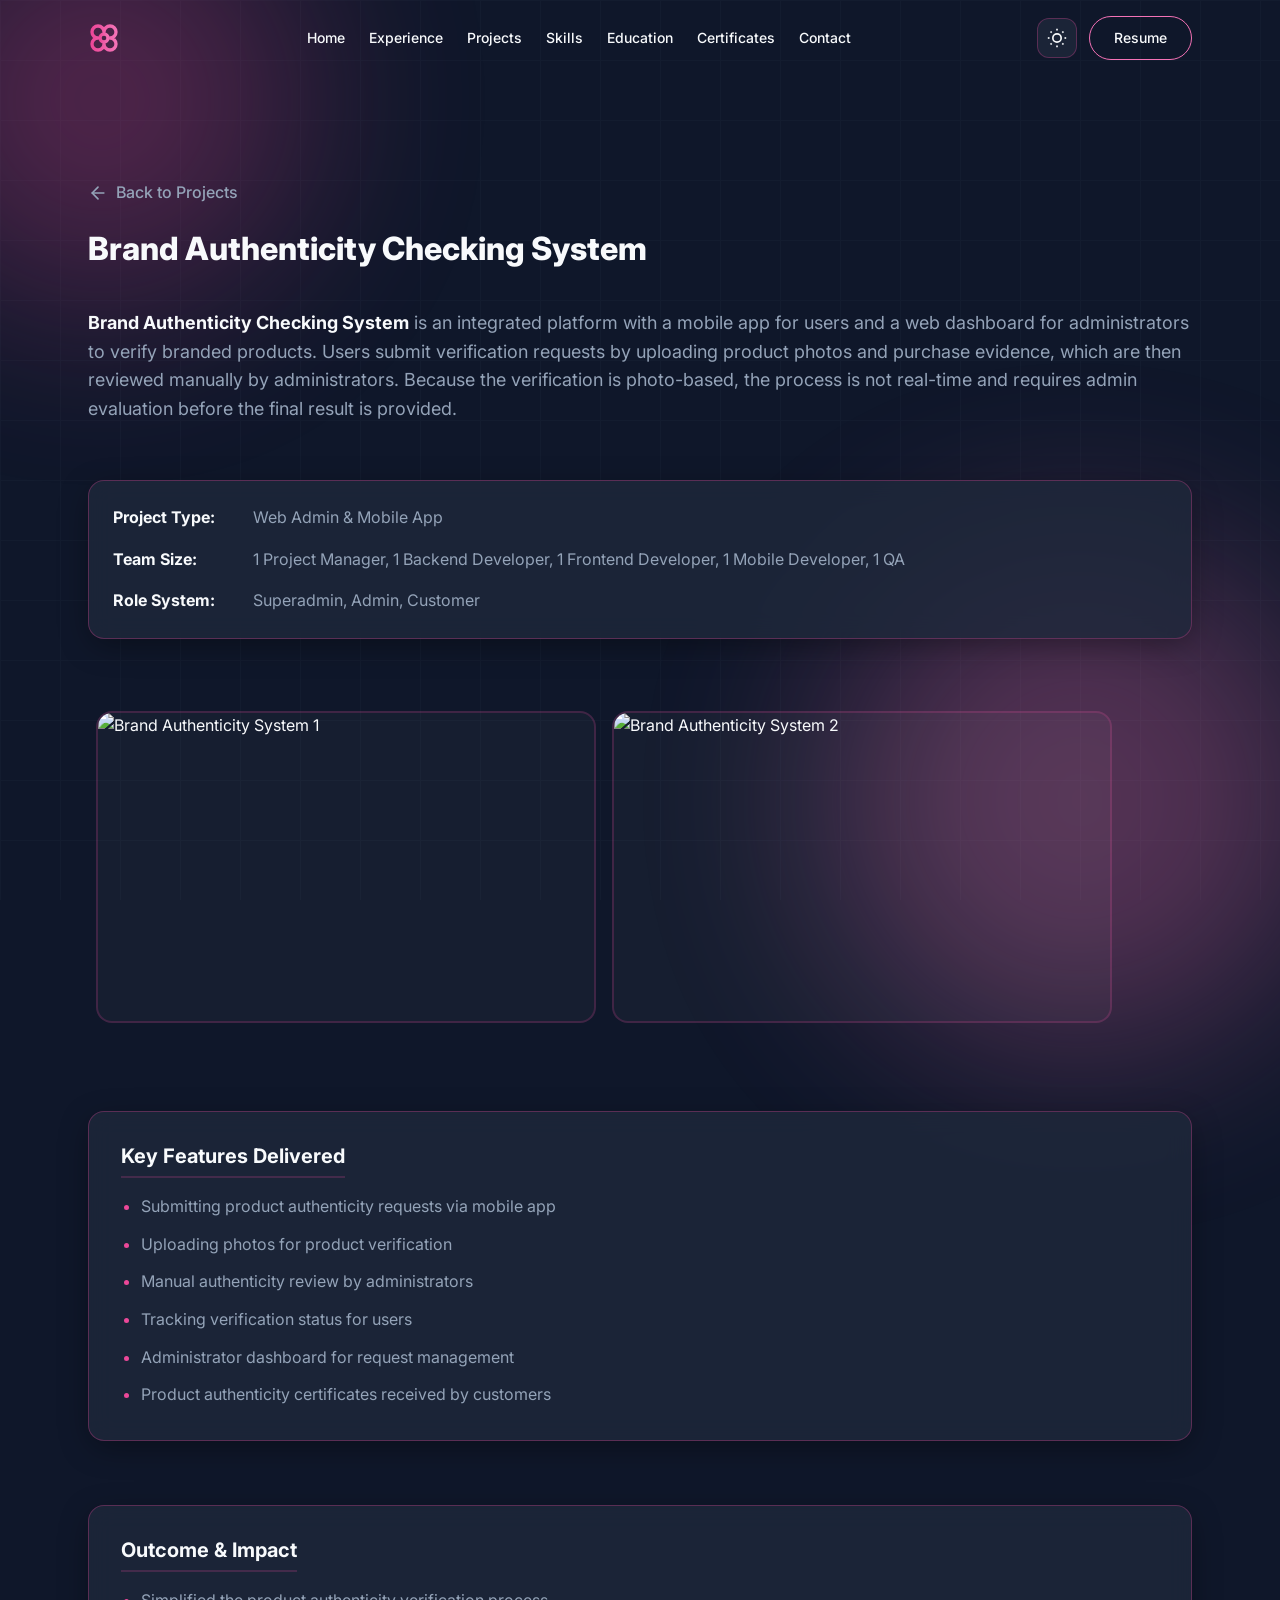
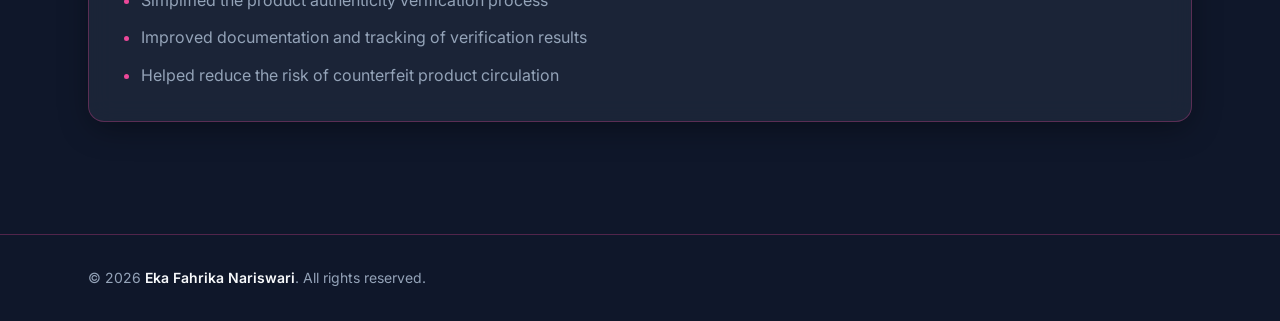
==== project-brand-authenticity.html @ 23e4e8f2 "update project" ====
<!DOCTYPE html>
<html lang="en">

<head>
    <meta charset="UTF-8">
    <meta name="viewport" content="width=device-width, initial-scale=1.0">
    <title>Brand Authenticity Checking System - Portfolio</title>
    <meta name="description" content="Project Case Study: Brand Authenticity Checking System">

    <script>
        (function () {
            const savedTheme = localStorage.getItem('theme') || 'dark';
            if (savedTheme === 'dark') {
                document.documentElement.setAttribute('data-theme', 'dark');
            }
        })();
    </script>

    <link
        href="https://fonts.googleapis.com/css2?family=Inter:wght@400;500;600;700;800&family=Fira+Code:wght@400;500;600&display=swap"
        rel="stylesheet">
    <link rel="stylesheet" href="style.css">
    <style>
        .back-nav {
            padding-top: 100px;
            padding-bottom: 20px;
        }

        .back-link {
            display: inline-flex;
            align-items: center;
            gap: 8px;
            color: var(--text-muted);
            text-decoration: none;
            font-weight: 500;
            transition: color 0.3s;
        }

        .back-link:hover {
            color: var(--primary);
        }
    </style>
</head>

<body>

    <!-- Background Elements -->
    <div class="bg-pattern"></div>
    <div class="orb orb-1"></div>
    <div class="orb orb-2"></div>

    <!-- Navbar -->
    <nav class="navbar scrolled" id="navbar">
        <div class="container">
            <a href="index.html#home" class="nav-logo" aria-label="Home" style="display: flex; align-items: center;">
                <svg width="32" height="32" viewBox="0 0 24 24" fill="none" stroke="url(#pink-gradient)"
                    stroke-width="2.5" stroke-linecap="round" stroke-linejoin="round"
                    style="transition: transform 0.3s; transform-origin: center;"
                    onmouseover="this.style.transform='rotate(45deg) scale(1.1)'"
                    onmouseout="this.style.transform='rotate(0deg) scale(1)'">
                    <defs>
                        <linearGradient id="pink-gradient" x1="0%" y1="0%" x2="100%" y2="0%">
                            <stop offset="0%" stop-color="#ec4899" />
                            <stop offset="100%" stop-color="#f472b6" />
                        </linearGradient>
                    </defs>
                    <circle cx="12" cy="12" r="3" />
                    <path
                        d="M12 16.5A4.5 4.5 0 1 1 7.5 12 4.5 4.5 0 1 1 12 7.5a4.5 4.5 0 1 1 4.5 4.5 4.5 4.5 0 1 1-4.5 4.5" />
                </svg>
            </a>

            <ul class="nav-links">
                <li><a href="index.html#home">Home</a></li>
                <li><a href="index.html#experience">Experience</a></li>
                <li><a href="index.html#projects">Projects</a></li>
                <li><a href="index.html#skills">Skills</a></li>
                <li><a href="index.html#education">Education</a></li>
                <li><a href="index.html#certificates">Certificates</a></li>
                <li><a href="index.html#contact">Contact</a></li>
            </ul>

            <div class="nav-actions">
                <a href="https://drive.google.com/file/d/1o10Nbf_fr8JbyDMCIqY7S_isi_jAns8o/view?usp=sharing"
                    target="_blank" class="btn-outline">Resume</a>
            </div>

            <button class="mobile-toggle" id="mobile-toggle" aria-label="Toggle Menu">
                <span></span><span></span><span></span>
            </button>

            <!-- Mobile Menu -->
            <div class="nav-menu-mobile" id="mobile-menu">
                <a href="index.html#home">Home</a>
                <a href="index.html#experience">Experience</a>
                <a href="index.html#projects">Projects</a>
                <a href="index.html#skills">Skills</a>
                <a href="index.html#education">Education</a>
                <a href="index.html#certificates">Certificates</a>
                <a href="index.html#contact">Contact</a>
                <a href="https://drive.google.com/file/d/1o10Nbf_fr8JbyDMCIqY7S_isi_jAns8o/view?usp=sharing"
                    target="_blank" class="btn-outline" style="text-align: center; justify-content: center;">Resume</a>
            </div>
        </div>
    </nav>

    <!-- Case Study Section -->
    <section>
        <div class="container back-nav">
            <a href="index.html?tab=pm#projects" class="back-link">
                <svg width="20" height="20" viewBox="0 0 24 24" fill="none" stroke="currentColor" stroke-width="2"
                    stroke-linecap="round" stroke-linejoin="round">
                    <line x1="19" y1="12" x2="5" y2="12"></line>
                    <polyline points="12 19 5 12 12 5"></polyline>
                </svg>
                Back to Projects
            </a>
        </div>

        <div class="container reveal">
            <div class="project-case-study">
                <div class="case-header">
                    <h3 class="case-title">Brand Authenticity Checking System</h3>
                </div>

                <p class="case-desc">
                    <strong>Brand Authenticity Checking System</strong> is an integrated platform with a mobile app for users 
                    and a web dashboard for administrators to verify branded products.
                    Users submit verification requests by uploading product photos and purchase evidence, 
                    which are then reviewed manually by administrators. 
                    Because the verification is photo-based, the process is not real-time and requires 
                    admin evaluation before the final result is provided.
                </p>

                <!-- Details -->
                <div class="glass case-card details-card" style="padding: 24px; margin-bottom: 32px;">
                    <div style="display: flex; align-items: baseline; margin-bottom: 16px;">
                        <span style="font-weight: 700; color: var(--text-main); width: 140px; flex-shrink: 0;">Project
                            Type:</span>
                        <span style="color: var(--text-muted);">Web Admin & Mobile App</span>
                    </div>
                    <div style="display: flex; align-items: baseline; margin-bottom: 16px;">
                        <span style="font-weight: 700; color: var(--text-main); width: 140px; flex-shrink: 0;">Team
                            Size:</span>
                        <span style="color: var(--text-muted); line-height: 1.5;">1 Project Manager, 1 Backend
                            Developer, 1 Frontend Developer, 1 Mobile Developer, 1 QA</span>
                    </div>
                    <div style="display: flex; align-items: baseline;">
                        <span style="font-weight: 700; color: var(--text-main); width: 140px; flex-shrink: 0;">Role
                            System:</span>
                        <span style="color: var(--text-muted);">Superadmin, Admin, Customer</span>
                    </div>
                </div>

                <!-- Project Slider -->
                <div class="case-slider-container reveal">
                    <div class="case-slider">
                        <div class="slider-item">
                            <img src="https://images.unsplash.com/photo-1563013544-824ae1b704d3?auto=format&fit=crop&q=80&w=600&h=300"
                                alt="Brand Authenticity System 1">
                        </div>
                        <div class="slider-item">
                            <img src="https://images.unsplash.com/photo-1441986300917-64674bd600d8?auto=format&fit=crop&q=80&w=600&h=300"
                                alt="Brand Authenticity System 2">
                        </div>
                    </div>
                </div>

                <!-- Key Features Delivered -->
                <div class="glass case-card list-card" style="margin-bottom: 32px;">
                    <h4>Key Features Delivered</h4>
                    <ul>
                        <li>Submitting product authenticity requests via mobile app</li>
                        <li>Uploading photos for product verification</li>
                        <li>Manual authenticity review by administrators</li>
                        <li>Tracking verification status for users</li>
                        <li>Administrator dashboard for request management</li>
                        <li>Product authenticity certificates received by customers</li>
                    </ul>
                </div>

                <!-- Outcome & Impact -->
                <div class="glass case-card list-card" style="margin-bottom: 32px;">
                    <h4>Outcome & Impact</h4>
                    <ul>
                        <li>Simplified the product authenticity verification process</li>
                        <li>Improved documentation and tracking of verification results</li>
                        <li>Helped reduce the risk of counterfeit product circulation</li>
                    </ul>
                </div>
            </div>
        </div>
    </section>

    <!-- Footer -->
    <footer>
        <div class="container">
            <p>&copy; <span id="year"></span> <strong>Eka Fahrika Nariswari</strong>. All rights reserved.</p>
        </div>
    </footer>

    <script src="script.js"></script>
</body>

</html>
---- style.css ----
* {
    box-sizing: border-box;
    margin: 0;
    padding: 0;
}

html,
body {
    overflow-x: hidden;
    width: 100%;
}

:root {
    --font-sans: 'Inter', -apple-system, BlinkMacSystemFont, 'Segoe UI', Roboto, 'Helvetica Neue', Arial, sans-serif;
    --font-mono: 'Fira Code', ui-monospace, SFMono-Regular, Menlo, Monaco, Consolas, monospace;

    /* Light Theme (Default) */
    --bg-color: #fdfdfd;
    --bg-alt: #ffffff;
    --text-main: #111827;
    --text-muted: #6b7280;
    --primary: #ec4899;
    --primary-light: #f472b6;
    --primary-dark: #be185d;
    --accent: #fbcfe8;
    --glass-bg: rgba(255, 255, 255, 0.8);
    --glass-border: rgba(236, 72, 153, 0.15);
    --glass-shadow: 0 8px 32px -4px rgba(236, 72, 153, 0.05);
    --card-bg: rgba(255, 255, 255, 0.4);
    --nav-bg: rgba(255, 255, 255, 0.7);
    --anim-speed: 0.4s;
}

[data-theme='dark'] {
    --bg-color: #0f172a;
    --bg-alt: #1e293b;
    --text-main: #f8fafc;
    --text-muted: #94a3b8;
    --accent: #334155;
    --glass-bg: rgba(30, 41, 59, 0.8);
    --glass-border: rgba(236, 72, 153, 0.3);
    --glass-shadow: 0 8px 32px -4px rgba(0, 0, 0, 0.4);
    --card-bg: rgba(30, 41, 59, 0.4);
    --nav-bg: rgba(15, 23, 42, 0.9);
}

/* Theme Toggle Button Style */
.theme-toggle-btn {
    background: var(--glass-bg);
    border: 1px solid var(--glass-border);
    color: var(--text-main);
    width: 40px;
    height: 40px;
    border-radius: 12px;
    cursor: pointer;
    display: flex;
    align-items: center;
    justify-content: center;
    transition: all 0.3s ease;
}

.theme-toggle-btn:hover {
    background: var(--primary);
    color: white;
    transform: translateY(-2px);
    border-color: var(--primary);
}

.theme-toggle-btn svg {
    width: 20px;
    height: 20px;
}

[data-theme='dark'] .sun-icon {
    display: block;
}

[data-theme='dark'] .moon-icon {
    display: none;
}

.sun-icon {
    display: none;
}

.moon-icon {
    display: block;
}

html {
    scroll-behavior: smooth;
}

body {
    margin: 0;
    font-family: var(--font-sans);
    background-color: var(--bg-color);
    color: var(--text-main);
    line-height: 1.6;
    overflow-x: hidden;
}

/* Background Patterns & Orbs */
.bg-pattern {
    position: fixed;
    inset: 0;
    z-index: -2;
    background-image: linear-gradient(var(--accent) 1px, transparent 1px), linear-gradient(90deg, var(--accent) 1px, transparent 1px);
    background-size: 60px 60px;
    opacity: 0.15;
    pointer-events: none;
}

.orb {
    position: fixed;
    border-radius: 50%;
    filter: blur(100px);
    z-index: -1;
    opacity: 0.3;
    pointer-events: none;
}

.orb-1 {
    top: -100px;
    left: -100px;
    width: 400px;
    height: 400px;
    background-color: var(--primary);
}

.orb-2 {
    bottom: -150px;
    right: -50px;
    width: 500px;
    height: 500px;
    background-color: var(--primary-light);
}

/* Typography elements */
h1,
h2,
h3,
h4,
h5,
h6 {
    margin-top: 0;
    color: var(--text-main);
    line-height: 1.2;
}

.gradient-text {
    background: linear-gradient(to right, var(--primary), var(--primary-light));
    -webkit-background-clip: text;
    -webkit-text-fill-color: transparent;
    background-clip: text;
}

a {
    text-decoration: none;
    color: inherit;
    transition: all 0.3s ease;
}

.container {
    max-width: 1152px;
    margin: 0 auto;
    padding: 0 24px;
}

/* Glassmorphism Classes */
.glass {
    background: var(--glass-bg);
    backdrop-filter: blur(12px);
    -webkit-backdrop-filter: blur(12px);
    border: 1px solid var(--glass-border);
    border-radius: 16px;
    box-shadow: var(--glass-shadow);
    transition: transform var(--anim-speed), box-shadow var(--anim-speed);
}

.glass:hover {
    transform: translateY(-5px);
    box-shadow: 0 12px 40px -4px rgba(236, 72, 153, 0.1);
}

/* Navbar */
.navbar {
    position: fixed;
    top: 0;
    left: 0;
    width: 100%;
    z-index: 50;
    padding: 16px 0;
    transition: all 0.3s ease;
}

.navbar.scrolled {
    background: var(--nav-bg);
    backdrop-filter: blur(12px);
    box-shadow: 0 4px 20px rgba(0, 0, 0, 0.05);
    border-bottom: 1px solid var(--glass-border);
    padding: 12px 0;
}

.navbar .container {
    display: flex;
    justify-content: space-between;
    align-items: center;
}

.nav-logo {
    font-size: 1.25rem;
    font-weight: 800;
    letter-spacing: -0.05em;
}

.nav-links {
    list-style: none;
    display: flex;
    gap: 24px;
    margin: 0;
    padding: 0;
}

.nav-links li a {
    font-size: 0.875rem;
    font-weight: 500;
    color: var(--text-main);
}

.nav-links li a:hover {
    color: var(--primary);
}

.nav-actions {
    display: flex;
    align-items: center;
    gap: 12px;
}

.btn-primary {
    background: linear-gradient(to right, var(--primary), var(--primary-light));
    color: white;
    padding: 10px 24px;
    border-radius: 9999px;
    font-weight: 600;
    font-size: 0.875rem;
    display: inline-flex;
    align-items: center;
    gap: 8px;
    box-shadow: 0 4px 14px rgba(236, 72, 153, 0.3);
    border: none;
    cursor: pointer;
    transition: all 0.3s;
    animation: pulse-glow 2s infinite;
}

@keyframes pulse-glow {
    0% {
        box-shadow: 0 0 0 0 rgba(236, 72, 153, 0.4);
    }

    70% {
        box-shadow: 0 0 0 10px rgba(236, 72, 153, 0);
    }

    100% {
        box-shadow: 0 0 0 0 rgba(236, 72, 153, 0);
    }
}

.btn-primary:hover {
    transform: translateY(-2px);
    box-shadow: 0 6px 20px rgba(236, 72, 153, 0.4);
}

.btn-outline {
    background: transparent;
    color: var(--text-main);
    padding: 10px 24px;
    border-radius: 9999px;
    font-weight: 500;
    font-size: 0.875rem;
    display: inline-flex;
    align-items: center;
    border: 1px solid var(--primary-light);
    transition: all 0.3s;
}

.btn-outline:hover {
    background: rgba(236, 72, 153, 0.05);
    border-color: var(--primary);
    color: var(--primary);
}

.mobile-toggle {
    display: none;
    flex-direction: column;
    gap: 5px;
    background: none;
    border: none;
    cursor: pointer;
}

.mobile-toggle span {
    width: 24px;
    height: 2px;
    background-color: var(--text-main);
    transition: 0.3s;
}

.nav-menu-mobile {
    display: none;
}

/* Sections */
section {
    padding: 80px 0;
    position: relative;
}

.section-title {
    font-size: 2.5rem;
    font-weight: 800;
    margin-bottom: 3rem;
    text-align: left;
}

/* Hero */
#home {
    min-height: 85vh;
    display: flex;
    align-items: center;
    padding-top: 100px;
}

.hero-content {
    display: flex;
    align-items: center;
    justify-content: center;
    gap: 50px;
}

.hero-text {
    max-width: 600px;
}

.availability-badge {
    display: inline-flex;
    align-items: center;
    gap: 8px;
    background: rgba(236, 72, 153, 0.1);
    color: var(--primary);
    border: 1px solid rgba(236, 72, 153, 0.2);
    padding: 6px 16px;
    border-radius: 9999px;
    font-size: 0.875rem;
    font-weight: 500;
    margin-bottom: 1.5rem;
}

.indicator {
    width: 8px;
    height: 8px;
    background: var(--primary);
    border-radius: 50%;
    animation: pulse 2s infinite;
}

@keyframes pulse {
    0% {
        box-shadow: 0 0 0 0 rgba(236, 72, 153, 0.7);
    }

    70% {
        box-shadow: 0 0 0 10px rgba(236, 72, 153, 0);
    }

    100% {
        box-shadow: 0 0 0 0 rgba(236, 72, 153, 0);
    }
}

.hero-text h1 {
    font-size: 3.5rem;
    margin-bottom: 1rem;
}

.typewriter-container {
    font-family: var(--font-mono);
    font-size: 1.25rem;
    color: var(--primary);
    font-weight: 600;
    margin-bottom: 1rem;
    min-height: 30px;
}

.hero-desc {
    color: var(--text-muted);
    font-size: 1.125rem;
    max-width: 500px;
    margin-bottom: 2rem;
}

.hero-actions {
    display: flex;
    gap: 16px;
    margin-bottom: 2.5rem;
}

.scroll-down {
    position: absolute;
    bottom: 30px;
    left: 50%;
    transform: translateX(-50%);
    display: flex;
    flex-direction: column;
    align-items: center;
    gap: 8px;
    color: var(--text-muted);
    font-size: 0.875rem;
    text-decoration: none;
    transition: color 0.3s;
}

.scroll-down:hover {
    color: var(--primary);
}

.scroll-down svg {
    width: 24px;
    height: 24px;
    animation: bounce 2s infinite;
}

@keyframes bounce {

    0%,
    20%,
    50%,
    80%,
    100% {
        transform: translateY(0);
    }

    40% {
        transform: translateY(-10px);
    }

    60% {
        transform: translateY(-5px);
    }
}

.social-links {
    display: flex;
    gap: 16px;
}

.social-icon {
    width: 44px;
    height: 44px;
    border-radius: 50%;
    border: 1px solid var(--accent);
    display: flex;
    align-items: center;
    justify-content: center;
    color: var(--text-muted);
    transition: all 0.3s;
}

.social-icon:hover {
    background: var(--primary);
    color: white;
    border-color: var(--primary);
}

.social-icon svg {
    width: 20px;
    height: 20px;
    fill: currentColor;
}

.hero-image-wrapper {
    position: relative;
    width: 320px;
    height: 320px;
    border-radius: 50%;
    border: 2px solid rgba(236, 72, 153, 0.3);
    padding: 10px;
}

.hero-image {
    width: 100%;
    height: 100%;
    border-radius: 50%;
    object-fit: cover;
    background: #f0f0f0;
    animation: float 6s ease-in-out infinite;
}

@keyframes float {

    0%,
    100% {
        transform: translateY(0px);
    }

    50% {
        transform: translateY(-20px);
    }
}

.hero-image-decor-1,
.hero-image-decor-2 {
    position: absolute;
    border-radius: 50%;
    border: 1px dashed rgba(236, 72, 153, 0.4);
    pointer-events: none;
}

.hero-image-decor-1 {
    inset: -15px;
    animation: spin-slow 20s linear infinite;
}

.hero-image-decor-2 {
    inset: -30px;
    border-color: rgba(236, 72, 153, 0.2);
    animation: spin-slow 30s linear infinite reverse;
}

@keyframes spin-slow {
    100% {
        transform: rotate(360deg);
    }
}

/* About */
.about-grid {
    display: grid;
    grid-template-columns: 2fr 1fr;
    gap: 40px;
}

.about-text p {
    color: var(--text-muted);
    font-size: 1.125rem;
    margin-bottom: 1.5rem;
}

.about-text strong {
    color: var(--text-main);
}

.about-text .highlight {
    color: var(--primary);
    font-weight: 500;
}

.about-highlights {
    display: flex;
    flex-direction: column;
    gap: 16px;
}

.highlight-card {
    text-align: center;
    padding: 24px;
}

.highlight-icon {
    font-size: 2rem;
    margin-bottom: 8px;
}

.highlight-val {
    font-size: 2.25rem;
    font-weight: 800;
    line-height: 1;
}

.highlight-label {
    font-size: 0.875rem;
    color: var(--text-muted);
    margin-top: 8px;
    display: block;
}

/* Experience */
.timeline {
    display: flex;
    flex-direction: column;
    gap: 32px;
}

.exp-card {
    padding: 32px;
    position: relative;
    overflow: hidden;
}

.exp-card::before {
    content: '';
    position: absolute;
    left: 0;
    top: 0;
    height: 100%;
    width: 4px;
    background: linear-gradient(to bottom, var(--primary), var(--primary-light), transparent);
}

.exp-header {
    display: flex;
    justify-content: space-between;
    margin-bottom: 1rem;
}

.exp-title {
    font-size: 1.25rem;
    font-weight: 700;
    margin-bottom: 4px;
}

.exp-company {
    color: var(--primary);
    font-weight: 500;
}

.exp-meta {
    text-align: right;
}

.exp-type {
    display: inline-block;
    background: rgba(236, 72, 153, 0.1);
    color: var(--primary);
    padding: 4px 12px;
    border-radius: 9999px;
    font-size: 0.75rem;
    font-weight: 600;
    margin-bottom: 8px;
}

.exp-period,
.exp-location {
    color: var(--text-muted);
    font-size: 0.875rem;
}

.exp-points {
    list-style: none;
    padding: 0;
    margin: 0;
    display: flex;
    flex-direction: column;
    gap: 12px;
}

.exp-points li {
    display: flex;
    gap: 12px;
    align-items: flex-start;
    font-size: 0.95rem;
    color: var(--text-muted);
}

.exp-points li::before {
    content: '';
    width: 6px;
    height: 6px;
    border-radius: 50%;
    background: var(--primary-light);
    margin-top: 8px;
    flex-shrink: 0;
}

/* Projects */
.projects-desc {
    font-size: 1.125rem;
    color: var(--text-muted);
    margin-bottom: 24px;
    margin-top: -16px;
}

/* Tabs */
.project-tabs-nav {
    display: flex;
    gap: 32px;
    margin-bottom: 32px;
}

.nav-tab-btn {
    padding: 8px 0;
    border: none;
    border-bottom: 2px solid transparent;
    background: transparent;
    color: var(--text-muted);
    font-size: 1.125rem;
    font-weight: 600;
    border-radius: 0;
    cursor: pointer;
    transition: all 0.3s ease;
    font-family: inherit;
}

.nav-tab-btn:hover {
    color: var(--text-main);
}

.nav-tab-btn.active {
    background: transparent;
    color: var(--primary);
    box-shadow: none;
    border-bottom: 2px solid var(--primary);
}

.tab-summary {
    padding: 16px 24px;
    background: rgba(236, 72, 153, 0.03);
    border-left: 4px solid var(--primary);
    border-radius: 8px;
    margin-bottom: 32px;
}

.tab-summary p {
    margin: 0;
    font-size: 1.05rem;
    color: var(--text-main);
    line-height: 1.6;
}

.project-tab-content {
    animation: fadeIn 0.4s ease;
}

@keyframes fadeIn {
    from {
        opacity: 0;
        transform: translateY(10px);
    }

    to {
        opacity: 1;
        transform: translateY(0);
    }
}

/* Project Case Study Styling */
.projects-list {
    display: grid;
    grid-template-columns: repeat(3, 1fr);
    gap: 32px;
}

.project-item.hidden-project {
    display: none;
}

.view-all-container {
    text-align: center;
    margin-top: 40px;
}

.view-all-btn {
    display: inline-flex;
    align-items: center;
    gap: 8px;
    padding: 12px 28px;
    background: transparent;
    border: 2px solid var(--primary);
    border-radius: 50px;
    color: var(--primary);
    font-weight: 600;
    cursor: pointer;
    transition: all 0.3s ease;
}

.view-all-btn:hover {
    background: var(--primary);
    color: white;
    transform: translateY(-2px);
    box-shadow: 0 10px 20px rgba(236, 72, 153, 0.2);
}

.view-all-btn svg {
    transition: transform 0.3s ease;
}

.view-all-btn.active svg {
    transform: rotate(180deg);
}

.project-item {
    background: var(--card-bg);
    backdrop-filter: blur(10px);
    border: 1px solid var(--glass-border);
    border-radius: 16px;
    padding: 32px 32px 48px 32px;
    /* Extra bottom padding */
    box-shadow: 0 4px 20px rgba(0, 0, 0, 0.05);
    transition: all 0.3s ease;
    text-decoration: none;
    color: inherit;
    display: flex;
    flex-direction: column;
    position: relative;
    overflow: hidden;
}

.project-img {
    margin: -32px -32px 24px -32px;
    height: 180px;
    overflow: hidden;
    position: relative;
    border-bottom: 1px solid rgba(236, 72, 153, 0.1);
}

.project-img img {
    width: 100%;
    height: 100%;
    object-fit: cover;
    transition: transform 0.5s ease;
}

.project-item:hover .project-img img {
    transform: scale(1.05);
}

/* Hover hint overlay */
.hover-hint {
    position: absolute;
    inset: 0;
    background: rgba(15, 23, 42, 0.85);
    /* Slightly darker for better contrast */
    backdrop-filter: blur(8px);
    -webkit-backdrop-filter: blur(8px);
    display: flex;
    flex-direction: column;
    align-items: center;
    justify-content: center;
    gap: 12px;
    color: white;
    font-weight: 700;
    font-size: 1rem;
    letter-spacing: 0.5px;
    opacity: 0;
    transition: all 0.4s ease;
    z-index: 10;
    pointer-events: none;
    /* Crucial: let clicks pass through to the link */
}

.hover-hint::before {
    content: '';
    width: 48px;
    height: 48px;
    background: var(--primary);
    border-radius: 50%;
    display: flex;
    align-items: center;
    justify-content: center;
    background-image: url("data:image/svg+xml,%3Csvg xmlns='http://www.w3.org/2000/svg' width='24' height='24' viewBox='0 0 24 24' fill='none' stroke='white' stroke-width='2.5' stroke-linecap='round' stroke-linejoin='round'%3E%3Cpath d='M2 3h6a4 4 0 0 1 4 4v14a3 3 0 0 0-3-3H2z'%3E%3C/path%3E%3Cpath d='M22 3h-6a4 4 0 0 0-4 4v14a3 3 0 0 1 3-3h7z'%3E%3C/path%3E%3C/svg%3E");
    background-repeat: no-repeat;
    background-position: center;
    margin-bottom: 4px;
    box-shadow: 0 0 20px rgba(236, 72, 153, 0.4);
    transform: translateY(20px);
    transition: transform 0.4s ease;
}

.project-item:hover .hover-hint {
    opacity: 1;
}

.project-item:hover .hover-hint::before {
    transform: translateY(0);
}

.project-item:hover h3.project-title svg {
    transform: translate(3px, -3px);
}

.project-title {
    font-size: 1.5rem;
    font-weight: 700;
    color: var(--text-main);
    display: flex;
    align-items: center;
    gap: 8px;
    margin-bottom: 12px;
}

.project-title svg {
    color: var(--primary);
    transition: transform 0.3s ease;
}

.project-desc {
    color: var(--text-muted);
    font-size: 0.95rem;
    margin-bottom: 20px;
    max-width: 800px;
    line-height: 1.5;
}

.project-pill {
    display: inline-flex;
    align-items: center;
    gap: 6px;
    padding: 6px 14px;
    background: rgba(236, 72, 153, 0.1);
    color: var(--primary);
    border-radius: 999px;
    font-size: 0.85rem;
    font-weight: 600;
    width: max-content;
    margin-bottom: 0;
}

.project-pill svg {
    width: 14px;
    height: 14px;
    fill: none;
    stroke: currentColor;
    stroke-width: 2;
}

.project-divider {
    height: 1px;
    background: var(--glass-border);
    margin: 28px 0;
    width: 100%;
}

.project-features-title {
    font-size: 0.85rem;
    text-transform: uppercase;
    letter-spacing: 1px;
    font-weight: 700;
    color: var(--text-muted);
    margin-bottom: 16px;
}

.project-features-list {
    list-style: none;
    padding: 0;
    margin: 0;
    display: flex;
    flex-direction: column;
    gap: 14px;
}

.project-features-list li {
    display: flex;
    align-items: center;
    gap: 12px;
    font-size: 0.95rem;
    color: var(--text-muted);
    line-height: 1.5;
}

.project-features-list svg {
    width: 18px;
    height: 18px;
    color: var(--primary);
    flex-shrink: 0;
}

/* Project Case Study Styling */
.project-case-study {
    display: flex;
    flex-direction: column;
    gap: 32px;
}

.case-header {
    display: flex;
    align-items: center;
    gap: 12px;
    margin-bottom: 8px;
}

.case-icon {
    width: 32px;
    height: 32px;
    background: var(--primary);
    color: white;
    border-radius: 50%;
    padding: 6px;
    box-shadow: 0 4px 12px rgba(236, 72, 153, 0.3);
}

.case-title {
    font-size: 2rem;
    font-weight: 800;
}

.case-desc {
    color: var(--text-muted);
    font-size: 1.125rem;
    line-height: 1.6;
    margin-bottom: 24px;
}

.case-desc strong {
    color: var(--text-main);
}

.case-row {
    display: grid;
    gap: 32px;
}

.case-grid {
    display: grid;
    grid-template-columns: 1fr 1fr;
    gap: 32px;
}

@media (max-width: 768px) {
    .case-grid {
        grid-template-columns: 1fr;
    }
}

.grid-2-args {
    grid-template-columns: 1.5fr 2fr;
}

.grid-2-equal {
    grid-template-columns: 1fr 1fr;
}

.grid-2-images {
    grid-template-columns: 1.5fr 1fr;
    margin-top: 24px;
}

.case-card {
    padding: 32px;
    border-radius: 16px;
}

.details-card ul {
    list-style: none;
    padding: 0;
    margin: 0;
    display: flex;
    flex-direction: column;
    gap: 16px;
}

.details-card li {
    font-size: 1rem;
    color: var(--text-muted);
    line-height: 1.6;
}

.details-card li strong {
    color: var(--text-main);
    display: inline-block;
    min-width: 120px;
}

.list-card h4 {
    font-size: 1.25rem;
    margin-bottom: 16px;
    color: var(--text-main);
    border-bottom: 2px solid rgba(236, 72, 153, 0.2);
    padding-bottom: 8px;
    display: inline-block;
}

.list-card ul {
    padding-left: 20px;
    margin: 0;
    display: flex;
    flex-direction: column;
    gap: 12px;
}

.list-card li {
    color: var(--text-muted);
    line-height: 1.6;
}

.list-card li::marker {
    color: var(--primary);
}

/* Slider for project images */
.case-slider-container {
    padding: 0 4px;
    margin-bottom: 32px;
}

.case-slider {
    display: flex;
    gap: 16px;
    overflow-x: auto;
    padding: 8px 4px 24px;
    scroll-snap-type: x mandatory;
    scrollbar-width: thin;
    scrollbar-color: var(--primary) transparent;
    -webkit-overflow-scrolling: touch;
}

.case-slider::-webkit-scrollbar {
    height: 6px;
}

.case-slider::-webkit-scrollbar-track {
    background: rgba(255, 255, 255, 0.05);
    border-radius: 10px;
}

.case-slider::-webkit-scrollbar-thumb {
    background: rgba(236, 72, 153, 0.3);
    border-radius: 10px;
}

.case-slider:hover::-webkit-scrollbar-thumb {
    background: var(--primary);
}

.slider-item {
    flex: 0 0 calc(50% - 8px);
    min-width: 280px;
    max-width: 500px;
    scroll-snap-align: start;
    border-radius: 16px;
    overflow: hidden;
    aspect-ratio: 16/10;
    border: 2px solid rgba(236, 72, 153, 0.2);
    /* Visible border by default */
    background: rgba(255, 255, 255, 0.03);
    position: relative;
    cursor: pointer;
    transition: transform 0.3s ease, border-color 0.3s ease, box-shadow 0.3s ease;
}

.slider-item::after {
    content: 'View';
    position: absolute;
    inset: 0;
    background: rgba(236, 72, 153, 0.4);
    /* Pink transparent */
    display: flex;
    align-items: center;
    justify-content: center;
    color: white;
    font-weight: 700;
    font-size: 1rem;
    letter-spacing: 1px;
    text-transform: uppercase;
    opacity: 0;
    transition: opacity 0.3s ease;
}

.slider-item:hover {
    transform: translateY(-4px);
    border-color: var(--primary);
    box-shadow: 0 10px 20px rgba(236, 72, 153, 0.2);
}

.slider-item:hover::after {
    opacity: 1;
}

.slider-item img {
    width: 100%;
    height: 100%;
    object-fit: cover;
}

@media (max-width: 768px) {
    .slider-item {
        flex: 0 0 85%;
    }
}

.dashboard-mockup {
    width: 100%;
    max-width: 600px;
    background: var(--bg-alt);
    border-radius: 12px;
    box-shadow: 0 10px 40px rgba(0, 0, 0, 0.08);
    overflow: hidden;
    border: 1px solid var(--glass-border);
}

.mockup-header-bar {
    background: var(--accent);
    padding: 12px;
    display: flex;
    gap: 8px;
    border-bottom: 1px solid var(--glass-border);
}

.dot {
    width: 12px;
    height: 12px;
    border-radius: 50%;
}

.dot-r {
    background: #ef4444;
}

.dot-y {
    background: #f59e0b;
}

.dot-g {
    background: #22c55e;
}

.mockup-body {
    display: flex;
    height: 250px;
}

.mockup-sidebar {
    width: 80px;
    background: #1e293b;
    height: 100%;
}

.mockup-content {
    flex: 1;
    padding: 20px;
    background: #f8fafc;
}

.mock-grid {
    display: grid;
    grid-template-columns: 1fr 1fr;
    gap: 16px;
}

.mock-card {
    height: 60px;
    background: white;
    border-radius: 8px;
    box-shadow: 0 2px 4px rgba(0, 0, 0, 0.02);
}

.image-box h4 {
    font-size: 1.25rem;
    margin-bottom: 24px;
    color: var(--text-main);
}

.align-center {
    display: flex;
    flex-direction: column;
    align-items: center;
}

.sheet-mockup {
    background: var(--bg-alt);
    border-radius: 8px;
    box-shadow: 0 4px 20px rgba(0, 0, 0, 0.05);
    overflow: hidden;
    border: 1px solid var(--glass-border);
}

.sheet-row {
    display: grid;
    grid-template-columns: 1fr 2fr 1fr;
    border-bottom: 1px solid #f1f5f9;
}

.sheet-header {
    height: 40px;
    background: var(--accent);
}

.sheet-cell {
    padding: 12px;
    border-right: 1px solid #f1f5f9;
}

.sheet-item {
    height: 30px;
}

.sheet-cell.green {
    background: rgba(34, 197, 94, 0.1);
}

.sheet-cell.light {
    background: #f8fafc;
}

.mobile-mockup {
    width: 200px;
    height: 400px;
    background: var(--bg-alt);
    border-radius: 32px;
    box-shadow: 0 20px 40px rgba(0, 0, 0, 0.1);
    border: 8px solid var(--accent);
    position: relative;
    padding: 40px 16px 20px 16px;
    display: flex;
    flex-direction: column;
    gap: 12px;
}

.mobile-notch {
    position: absolute;
    top: 0;
    left: 50%;
    transform: translateX(-50%);
    width: 100px;
    height: 24px;
    background: var(--accent);
    border-radius: 0 0 16px 16px;
}

.mobile-task {
    background: var(--card-bg);
    padding: 16px;
    border-radius: 12px;
    box-shadow: 0 2px 8px rgba(0, 0, 0, 0.02);
    display: flex;
    align-items: center;
    gap: 12px;
}

.mark {
    width: 16px;
    height: 16px;
    border-radius: 50%;
}

.mark.green {
    background: #22c55e;
}

.mark.red {
    background: #ef4444;
}

.task-line {
    flex: 1;
    height: 8px;
    background: var(--accent);
    border-radius: 4px;
}

.mobile-fab {
    position: absolute;
    bottom: 24px;
    right: 24px;
    width: 48px;
    height: 48px;
    background: var(--primary);
    border-radius: 50%;
    box-shadow: 0 4px 12px rgba(236, 72, 153, 0.4);
}

.project-meta {
    display: flex;
    align-items: center;
    gap: 12px;
    margin-bottom: 24px;
}

.project-company {
    font-size: 0.75rem;
    font-weight: 600;
    color: var(--primary);
    background: rgba(236, 72, 153, 0.1);
    padding: 4px 10px;
    border-radius: 9999px;
    display: flex;
    align-items: center;
    gap: 4px;
}

.project-tech {
    font-size: 0.7rem;
    font-weight: 800;
    text-transform: uppercase;
    padding: 4px 8px;
    border-radius: 4px;
    border: 1px solid currentColor;
}

.tech-laravel {
    color: #ef4444;
    background: rgba(239, 68, 68, 0.1);
    border-color: rgba(239, 68, 68, 0.2);
}

.tech-go {
    color: #3b82f6;
    background: rgba(59, 130, 246, 0.1);
    border-color: rgba(59, 130, 246, 0.2);
}

.tech-nodejs {
    color: #10b981;
    background: rgba(16, 185, 129, 0.1);
    border-color: rgba(16, 185, 129, 0.2);
}

.project-features {
    margin-top: auto;
    border-top: 1px solid rgba(0, 0, 0, 0.05);
    padding-top: 16px;
}

.project-features h4 {
    font-size: 0.75rem;
    text-transform: uppercase;
    color: var(--text-muted);
    margin-bottom: 12px;
}

.project-features ul {
    list-style: none;
    padding: 0;
    margin: 0;
    display: flex;
    flex-direction: column;
    gap: 8px;
}

.project-features li {
    font-size: 0.85rem;
    display: flex;
    align-items: flex-start;
    gap: 8px;
}

.project-features li::before {
    content: '✓';
    color: var(--primary);
    font-weight: bold;
}

/* Bug Report Table Styles */
.table-container {
    width: 100%;
    overflow-x: auto;
    margin: 20px 0;
    border-radius: 12px;
    border: 1px solid var(--glass-border);
}

.table-container::-webkit-scrollbar {
    height: 8px;
}

.table-container::-webkit-scrollbar-track {
    background: var(--bg-alt);
}

.table-container::-webkit-scrollbar-thumb {
    background: var(--glass-border);
    border-radius: 10px;
}

table {
    width: 100%;
    border-collapse: collapse;
    font-size: 0.9rem;
    min-width: 800px;
}

th {
    background: var(--accent);
    color: var(--text-main);
    font-weight: 700;
    text-align: left;
    padding: 12px 16px;
    border-bottom: 2px solid var(--glass-border);
}

td {
    padding: 12px 16px;
    border-bottom: 1px solid var(--glass-border);
    color: var(--text-muted);
}

tr:last-child td {
    border-bottom: none;
}

.severity {
    padding: 4px 10px;
    border-radius: 20px;
    font-size: 0.75rem;
    font-weight: 700;
    text-transform: uppercase;
}

.severity.minor {
    background: rgba(34, 197, 94, 0.1);
    color: #22c55e;
}

.severity.medium {
    background: rgba(245, 158, 11, 0.1);
    color: #f59e0b;
}

.severity.major {
    background: rgba(239, 68, 68, 0.1);
    color: #ef4444;
}

.priority {
    padding: 4px 10px;
    border-radius: 20px;
    font-size: 0.75rem;
    font-weight: 700;
    text-transform: uppercase;
}

.priority.low {
    background: rgba(59, 130, 246, 0.1);
    color: #3b82f6;
}

.priority.medium {
    background: rgba(245, 158, 11, 0.1);
    color: #f59e0b;
}

.priority.high {
    background: rgba(239, 68, 68, 0.1);
    color: #ef4444;
}

.bug-type {
    padding: 4px 10px;
    border-radius: 20px;
    font-size: 0.75rem;
    font-weight: 700;
}

.bug-frontend {
    background: rgba(147, 51, 234, 0.1);
    color: #9333ea;
}

.bug-backend {
    background: rgba(13, 148, 136, 0.1);
    color: #0d9488;
}

.status-badge {
    padding: 4px 10px;
    border-radius: 20px;
    font-size: 0.75rem;
    font-weight: 700;
}

.status-pass {
    background: rgba(34, 197, 94, 0.1);
    color: #22c55e;
}

/* Skills */
.skills-grid {
    display: grid;
    grid-template-columns: repeat(3, 1fr);
    gap: 24px;
}

.skill-card {
    padding: 24px;
    height: 100%;
}

.skill-header {
    display: flex;
    align-items: center;
    gap: 12px;
    margin-bottom: 20px;
}

.skill-icon {
    font-size: 1.5rem;
}

.skill-cat-title {
    font-weight: 700;
    font-size: 1.1rem;
}

.skill-tags {
    display: flex;
    flex-wrap: wrap;
    gap: 8px;
}

.skill-tag {
    background: var(--bg-alt);
    border: 1px solid var(--glass-border);
    color: var(--text-main);
    font-size: 0.8rem;
    font-weight: 500;
    padding: 6px 12px;
    border-radius: 9999px;
    transition: all 0.2s;
}

.skill-tag:hover {
    background: rgba(236, 72, 153, 0.05);
    border-color: var(--primary);
    color: var(--primary);
}

/* Education & Organizations */
.edu-card {
    padding: 32px;
    position: relative;
}

.edu-card::before {
    content: '';
    position: absolute;
    left: 0;
    top: 0;
    height: 100%;
    width: 4px;
    background: linear-gradient(to bottom, var(--primary-light), var(--primary), transparent);
    border-radius: 4px 0 0 4px;
}

.edu-header {
    display: flex;
    justify-content: space-between;
    margin-bottom: 24px;
}

.edu-title {
    font-size: 1.25rem;
    font-weight: 700;
    margin-bottom: 4px;
}

.edu-school {
    color: var(--primary);
    font-weight: 500;
}

.edu-gpa {
    display: inline-block;
    background: rgba(236, 72, 153, 0.1);
    color: var(--primary);
    padding: 4px 12px;
    border-radius: 9999px;
    font-size: 0.75rem;
    font-weight: 700;
    margin-bottom: 8px;
    border: 1px solid var(--glass-border);
}

.section-sub {
    font-size: 0.85rem;
    text-transform: uppercase;
    font-weight: 600;
    color: var(--text-muted);
    margin: 24px 0 12px;
}

.org-list {
    list-style: none;
    padding: 0;
    margin: 0;
    display: flex;
    flex-direction: column;
    gap: 8px;
}

.org-list li {
    display: flex;
    gap: 12px;
    font-size: 0.95rem;
    color: var(--text-muted);
    align-items: flex-start;
}

.org-list li::before {
    content: '';
    width: 6px;
    height: 6px;
    border-radius: 50%;
    background: var(--primary-light);
    margin-top: 8px;
    flex-shrink: 0;
}

.award-grid {
    display: grid;
    grid-template-columns: repeat(2, 1fr);
    gap: 12px;
}

.award-item {
    background: var(--card-bg);
    border: 1px solid var(--glass-border);
    padding: 16px;
    border-radius: 12px;
    font-size: 0.9rem;
    color: var(--text-muted);
    transition: all 0.2s;
}

.award-item:hover {
    border-color: rgba(236, 72, 153, 0.3);
    background: rgba(236, 72, 153, 0.02);
}

/* Certificates */
.cert-grid {
    display: grid;
    grid-template-columns: repeat(3, 1fr);
    gap: 24px;
}

.cert-card {
    padding: 24px;
    display: flex;
    flex-direction: column;
}

.cert-header {
    display: flex;
    align-items: center;
    gap: 16px;
    margin-bottom: 16px;
}

.cert-icon {
    width: 48px;
    height: 48px;
    background: rgba(236, 72, 153, 0.1);
    border-radius: 12px;
    display: flex;
    align-items: center;
    justify-content: center;
    font-size: 1.5rem;
}

.cert-issuer {
    font-size: 0.75rem;
    font-weight: 700;
    text-transform: uppercase;
    color: var(--primary);
}

.cert-title {
    font-size: 1rem;
    font-weight: 700;
    margin-bottom: 12px;
}

.cert-desc {
    font-size: 0.85rem;
    color: var(--text-muted);
}

/* Contact */
.contact-desc {
    text-align: center;
    max-width: 600px;
    margin: -16px auto 40px;
    font-size: 1.125rem;
    color: var(--text-muted);
}

.contact-grid {
    display: grid;
    grid-template-columns: repeat(2, 1fr);
    gap: 16px;
}

.contact-card {
    display: flex;
    align-items: center;
    gap: 16px;
    padding: 20px;
    text-decoration: none;
    border-radius: 16px;
    transition: all 0.3s;
}

.contact-card:hover {
    transform: translateY(-3px);
    border-color: rgba(236, 72, 153, 0.3);
}

.contact-icon {
    width: 48px;
    height: 48px;
    background: rgba(236, 72, 153, 0.1);
    border-radius: 12px;
    display: flex;
    align-items: center;
    justify-content: center;
    color: var(--primary);
    transition: background 0.3s;
}

.contact-card:hover .contact-icon {
    background: rgba(236, 72, 153, 0.2);
}

.contact-icon svg {
    width: 20px;
    height: 20px;
    fill: currentColor;
}

.contact-icon svg.stroke {
    fill: none;
    stroke: currentColor;
    stroke-width: 1.5;
    stroke-linecap: round;
    stroke-linejoin: round;
}

.contact-label {
    font-size: 0.75rem;
    font-weight: 700;
    text-transform: uppercase;
    color: var(--text-muted);
    margin-bottom: 2px;
}

.contact-val {
    font-size: 0.95rem;
    font-weight: 600;
    color: var(--text-main);
    word-break: break-all;
}

/* Footer */
footer {
    border-top: 1px solid var(--glass-border);
    padding: 32px 0;
}

footer .container {
    display: flex;
    justify-content: space-between;
    align-items: center;
}

footer p {
    color: var(--text-muted);
    font-size: 0.875rem;
    margin: 0;
}

footer strong {
    color: var(--text-main);
    font-weight: 600;
}

.footer-links {
    display: flex;
    gap: 16px;
}

.footer-links a {
    color: var(--text-muted);
}

.footer-links a:hover {
    color: var(--primary);
}

.footer-links svg {
    width: 20px;
    height: 20px;
    fill: currentColor;
}

/* Scroll Reveal */
.reveal {
    opacity: 0;
    transform: translateY(30px);
    transition: all 0.8s cubic-bezier(0.5, 0, 0, 1);
}

.reveal.active {
    opacity: 1;
    transform: translateY(0);
}

/* Responsive */
@media (max-width: 991px) {
    .container {
        padding: 0 32px;
    }

    .hero-content {
        flex-direction: column-reverse;
        text-align: center;
        gap: 40px;
    }

    .hero-text h1 {
        font-size: 2.75rem;
    }

    .hero-desc {
        margin: 0 auto 2.5rem;
        font-size: 1.1rem;
    }

    .hero-actions,
    .social-links {
        justify-content: center;
        flex-wrap: wrap;
    }

    .hero-text {
        width: 100%;
        max-width: 100%;
    }

    .hero-desc {
        width: 100%;
        max-width: 100% !important;
        margin: 0 auto 2rem;
    }

    .about-grid,
    .projects-grid,
    .cert-grid,
    .projects-list {
        grid-template-columns: repeat(2, 1fr);
    }

    .projects-list .project-item {
        min-width: unset;
        max-width: unset;
        flex: unset;
    }

    .exp-header,
    .edu-header {
        flex-direction: column;
        gap: 12px;
    }

    .exp-meta,
    .edu-meta {
        text-align: left;
    }
}

@media (max-width: 768px) {
    .container {
        padding: 0 24px;
    }

    .nav-links,
    .nav-actions {
        display: none;
    }

    .mobile-toggle {
        display: flex;
    }

    .nav-menu-mobile {
        position: absolute;
        top: 100%;
        left: 0;
        width: 100%;
        background: var(--nav-bg);
        backdrop-filter: blur(20px);
        -webkit-backdrop-filter: blur(20px);
        padding: 24px;
        box-shadow: 0 10px 40px rgba(0, 0, 0, 0.2);
        border-top: 1px solid var(--glass-border);
        display: none;
        flex-direction: column;
        gap: 16px;
        z-index: 100;
        opacity: 0;
        transform: translateY(-10px);
        transition: opacity 0.3s ease, transform 0.3s ease;
    }

    .nav-menu-mobile.active {
        display: flex;
        opacity: 1;
        transform: translateY(0);
    }

    .about-grid,
    .projects-grid,
    .skills-grid,
    .cert-grid,
    .contact-grid,
    .award-grid {
        grid-template-columns: 1fr;
    }

    .projects-list {
        display: flex !important;
        flex-direction: row !important;
        flex-wrap: nowrap !important;
        overflow-x: auto !important;
        gap: 20px;
        padding: 10px 4px 40px;
        margin: 0 -24px;
        padding-left: 24px;
        padding-right: 24px;
        scroll-snap-type: x mandatory;
        scrollbar-width: none;
        -webkit-overflow-scrolling: touch;
    }

    .projects-list::-webkit-scrollbar {
        display: none;
    }

    .projects-list .project-item {
        flex: 0 0 280px !important;
        width: 280px !important;
        min-width: 280px !important;
        max-width: 280px !important;
        scroll-snap-align: center;
        padding: 24px;
        /* Reduced padding for mobile */
    }

    .project-img {
        margin: -24px -24px 20px -24px !important;
        height: 160px !important;
    }

    /* Disable hover-hint on mobile to prevent overlapping/dark appearance */
    .hover-hint {
        display: none !important;
    }

    .section-title {
        font-size: 2.25rem;
        margin-bottom: 32px;
    }

    .case-title {
        font-size: 1.75rem;
    }

    .case-desc {
        font-size: 1rem;
    }

    footer .container {
        flex-direction: column;
        gap: 16px;
        text-align: center;
    }
}

@media (max-width: 480px) {
    .container {
        padding: 0 20px;
    }

    .hero-text h1 {
        font-size: 1.8rem;
        line-height: 1.1;
        overflow-wrap: break-word;
    }

    .hero-actions {
        flex-direction: column;
        width: 100%;
        gap: 12px;
    }

    .btn-primary,
    .btn-outline {
        width: 100% !important;
        text-align: center;
        justify-content: center;
    }

    .typewriter-container {
        font-size: 1rem;
        word-wrap: break-word;
        height: auto;
    }

    .hero-text {
        max-width: 100%;
    }

    .hero-image-wrapper {
        width: 260px;
        height: 260px;
    }

    .hero-image-decor-1 {
        inset: -10px;
    }

    .hero-image-decor-2 {
        inset: -20px;
    }

    .hero-desc {
        font-size: 0.95rem;
        line-height: 1.5;
    }

    .project-tabs-nav {
        gap: 16px;
        overflow-x: auto;
        padding-bottom: 4px;
        scrollbar-width: none;
        justify-content: flex-start;
    }

    .project-tabs-nav::-webkit-scrollbar {
        display: none;
    }

    .section-title {
        font-size: 1.75rem;
        margin-bottom: 24px;
    }

    .nav-tab-btn {
        font-size: 1rem;
        white-space: nowrap;
    }

    .details-card>div {
        flex-direction: column;
        align-items: flex-start !important;
        gap: 4px;
    }

    .details-card span:first-child {
        min-width: unset !important;
        font-size: 0.8rem;
        text-transform: uppercase;
        letter-spacing: 0.05em;
    }

    .case-card {
        padding: 20px;
    }

    .award-item {
        padding: 12px;
    }

    .timeline {
        gap: 24px;
    }

    .exp-card {
        padding: 24px;
    }
}

/* Lightbox for image full view */
.lightbox {
    position: fixed;
    inset: 0;
    z-index: 9999;
    background: rgba(0, 0, 0, 0.95);
    display: none;
    align-items: center;
    justify-content: center;
    cursor: zoom-out;
    padding: 20px;
    backdrop-filter: blur(10px);
}

.lightbox.active {
    display: flex;
    animation: fadeIn 0.3s ease;
}

.lightbox img {
    max-width: 90%;
    max-height: 90vh;
    object-fit: contain;
    border-radius: 12px;
    box-shadow: 0 0 50px rgba(236, 72, 153, 0.3);
    border: 2px solid rgba(236, 72, 153, 0.2);
    transform: scale(0.9);
    transition: transform 0.4s cubic-bezier(0.175, 0.885, 0.32, 1.275);
}

.lightbox.active img {
    transform: scale(1);
}

.lightbox-close {
    position: absolute;
    top: 30px;
    right: 30px;
    width: 44px;
    height: 44px;
    background: rgba(255, 255, 255, 0.1);
    border: 1px solid rgba(255, 255, 255, 0.2);
    color: white;
    border-radius: 50%;
    display: flex;
    align-items: center;
    justify-content: center;
    cursor: pointer;
    transition: 0.3s ease;
    z-index: 10001;
}

.lightbox-close:hover {
    background: var(--primary);
    transform: rotate(90deg);
}

@keyframes fadeIn {
    from {
        opacity: 0;
    }

    to {
        opacity: 1;
    }
}

@media (max-width: 360px) {
    .container {
        padding: 0 16px;
    }

    .hero-text h1 {
        font-size: 1.8rem;
        word-break: break-word;
    }

    .section-title {
        font-size: 1.75rem;
    }

    .hero-image-wrapper {
        width: 200px;
        height: 200px;
    }
}

/* Global overflow fix */
html,
body {
    overflow-x: hidden;
    width: 100%;
    position: relative;
}
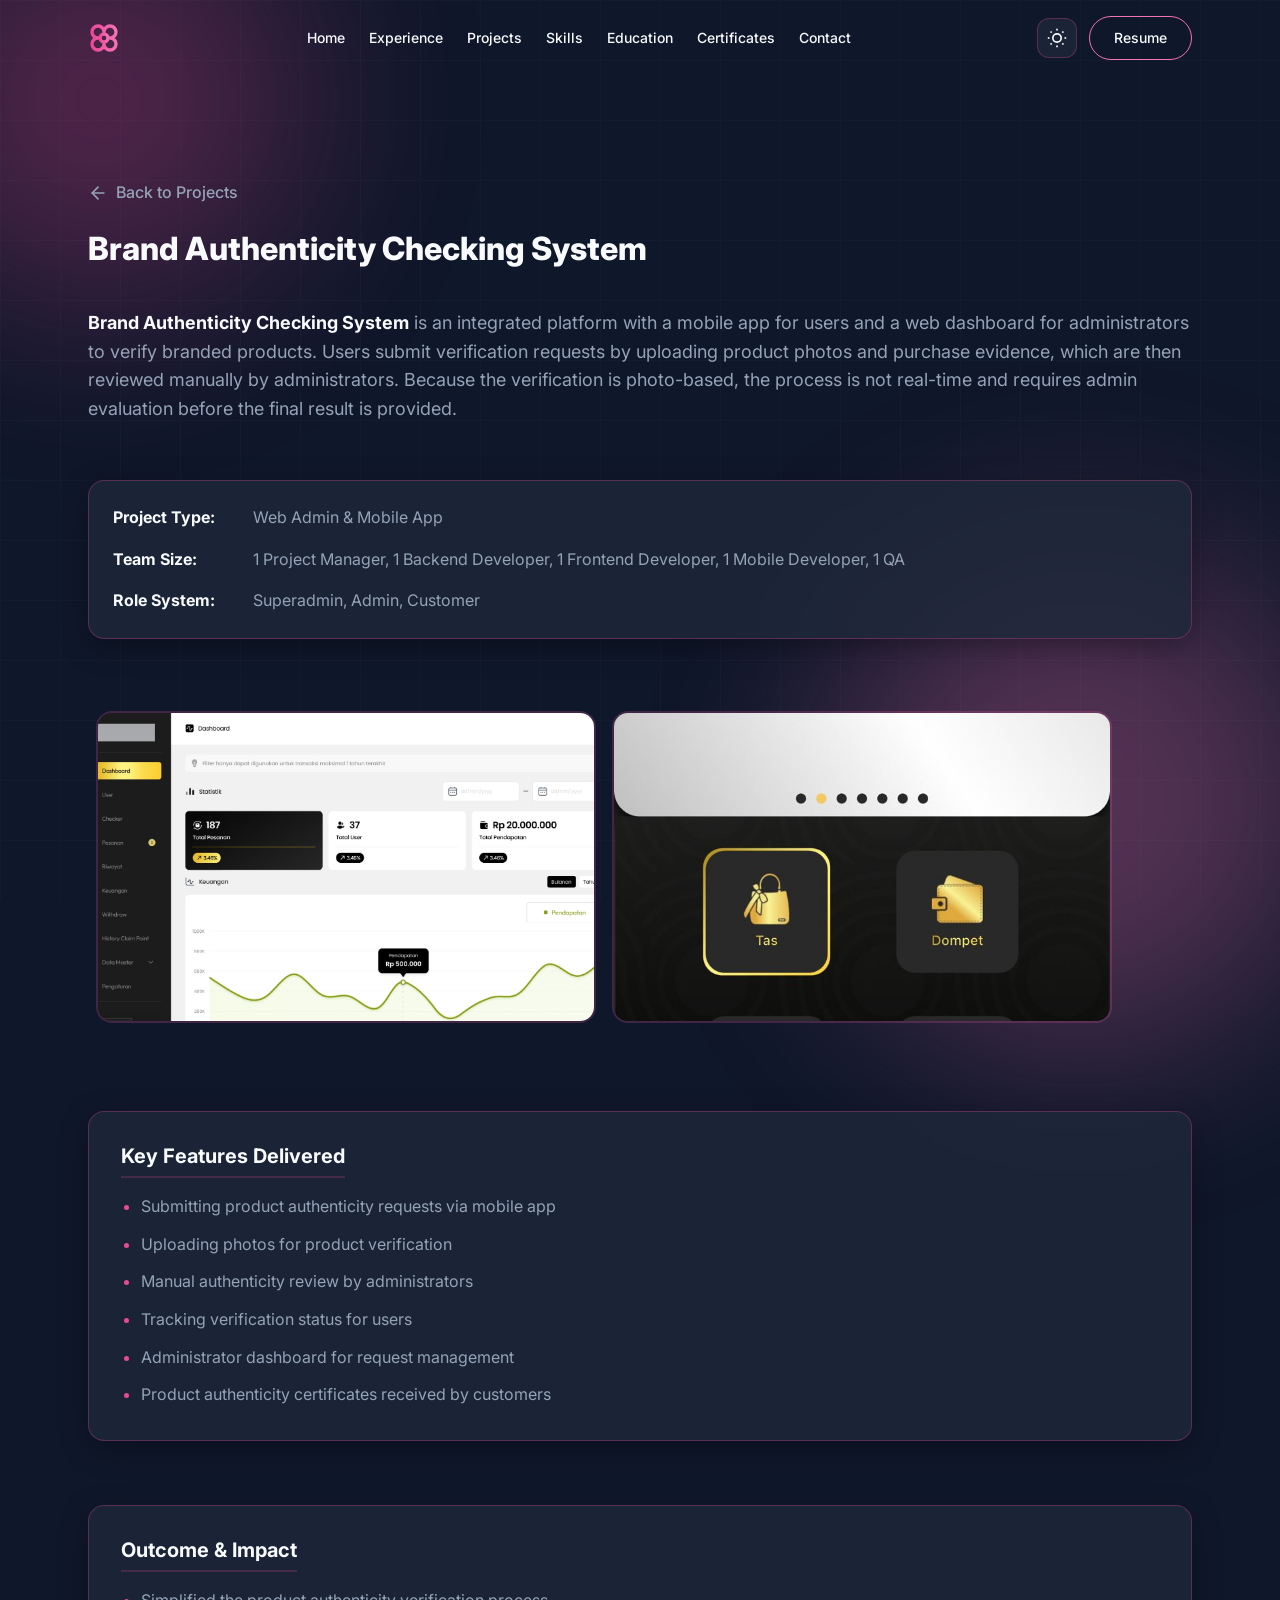
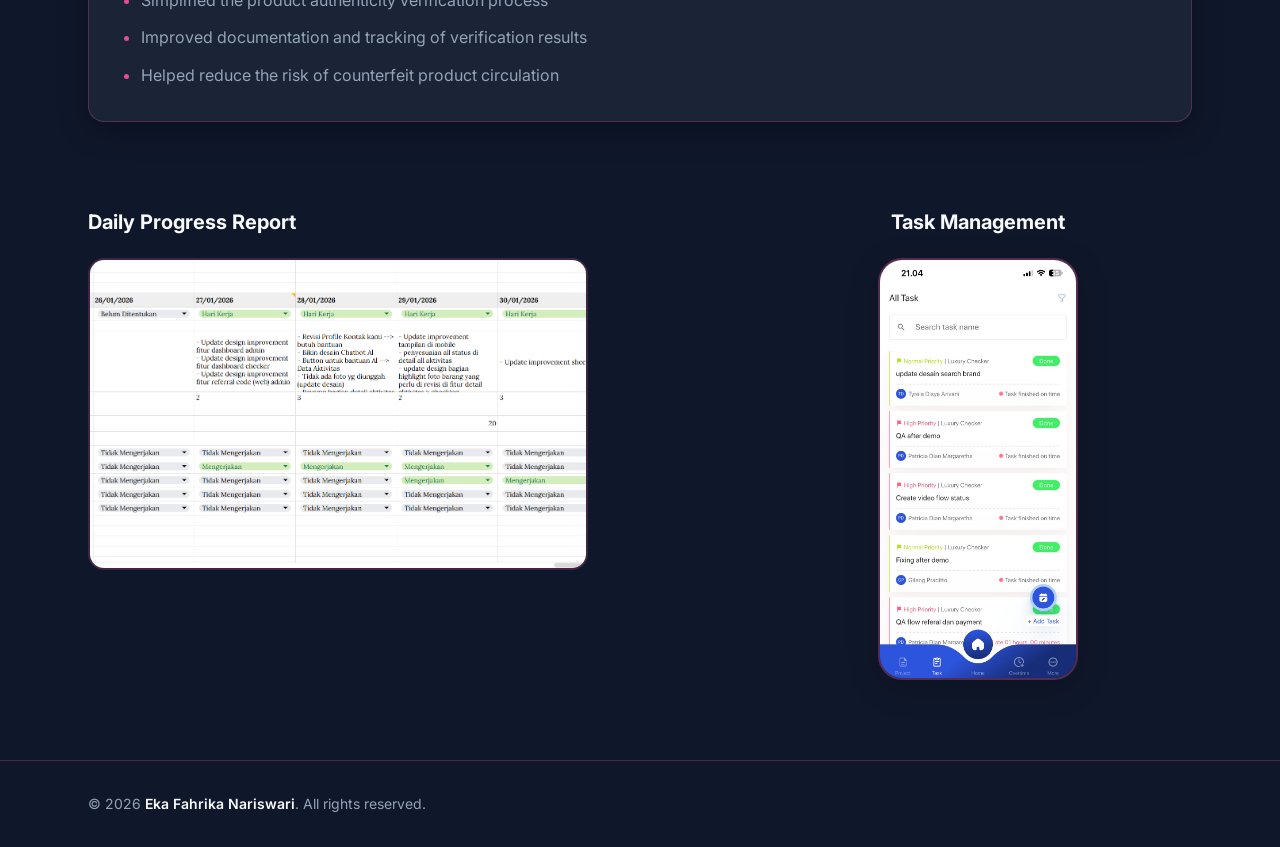
==== commit 830086b6: "update project gambar" ====
--- a/project-brand-authenticity.html
+++ b/project-brand-authenticity.html
@@ -124,11 +124,12 @@
                 </div>
 
                 <p class="case-desc">
-                    <strong>Brand Authenticity Checking System</strong> is an integrated platform with a mobile app for users 
+                    <strong>Brand Authenticity Checking System</strong> is an integrated platform with a mobile app for
+                    users
                     and a web dashboard for administrators to verify branded products.
-                    Users submit verification requests by uploading product photos and purchase evidence, 
-                    which are then reviewed manually by administrators. 
-                    Because the verification is photo-based, the process is not real-time and requires 
+                    Users submit verification requests by uploading product photos and purchase evidence,
+                    which are then reviewed manually by administrators.
+                    Because the verification is photo-based, the process is not real-time and requires
                     admin evaluation before the final result is provided.
                 </p>
 
@@ -156,12 +157,10 @@
                 <div class="case-slider-container reveal">
                     <div class="case-slider">
                         <div class="slider-item">
-                            <img src="https://images.unsplash.com/photo-1563013544-824ae1b704d3?auto=format&fit=crop&q=80&w=600&h=300"
-                                alt="Brand Authenticity System 1">
+                            <img src="./images/luxuryweb.jpeg" alt="Brand Authenticity System 1">
                         </div>
                         <div class="slider-item">
-                            <img src="https://images.unsplash.com/photo-1441986300917-64674bd600d8?auto=format&fit=crop&q=80&w=600&h=300"
-                                alt="Brand Authenticity System 2">
+                            <img src="./images/luxurymobile.jpg" alt="Brand Authenticity System 2">
                         </div>
                     </div>
                 </div>
@@ -188,6 +187,22 @@
                         <li>Helped reduce the risk of counterfeit product circulation</li>
                     </ul>
                 </div>
+                <!-- Visual Mockups -->
+                <div class="case-row grid-2-images">
+                    <div class="image-box">
+                        <h4>Daily Progress Report</h4>
+                        <div class="slider-item">
+                            <img src="./images/progressluxury.png" alt="Timeline Project">
+                        </div>
+                    </div>
+
+                    <div class="image-box align-center">
+                        <h4>Task Management</h4>
+                        <div class="slider-item-mobile">
+                            <img src="./images/taskluxury.jpg" alt="Task Management">
+                        </div>
+                    </div>
+                </div>
             </div>
         </div>
     </section>
--- a/style.css
+++ b/style.css
@@ -1178,6 +1178,57 @@
     .slider-item {
         flex: 0 0 85%;
     }
+}
+
+/* Mobile app screenshot variant */
+.slider-item-mobile {
+    aspect-ratio: 9 / 19;
+    min-width: unset;
+    max-width: 200px;
+    width: 200px;
+    flex: none;
+    border-radius: 24px;
+    overflow: hidden;
+    border: 2px solid rgba(236, 72, 153, 0.3);
+    background: rgba(255, 255, 255, 0.03);
+    position: relative;
+    cursor: pointer;
+    transition: transform 0.3s ease, border-color 0.3s ease, box-shadow 0.3s ease;
+    box-shadow: 0 8px 32px rgba(0, 0, 0, 0.18);
+}
+
+.slider-item-mobile::after {
+    content: 'View';
+    position: absolute;
+    inset: 0;
+    background: rgba(236, 72, 153, 0.4);
+    display: flex;
+    align-items: center;
+    justify-content: center;
+    color: white;
+    font-weight: 700;
+    font-size: 1rem;
+    letter-spacing: 1px;
+    text-transform: uppercase;
+    opacity: 0;
+    transition: opacity 0.3s ease;
+}
+
+.slider-item-mobile:hover {
+    transform: translateY(-4px);
+    border-color: var(--primary);
+    box-shadow: 0 10px 20px rgba(236, 72, 153, 0.2);
+}
+
+.slider-item-mobile:hover::after {
+    opacity: 1;
+}
+
+.slider-item-mobile img {
+    width: 100%;
+    height: 100%;
+    object-fit: cover;
+    object-position: top;
 }
 
 .dashboard-mockup {
